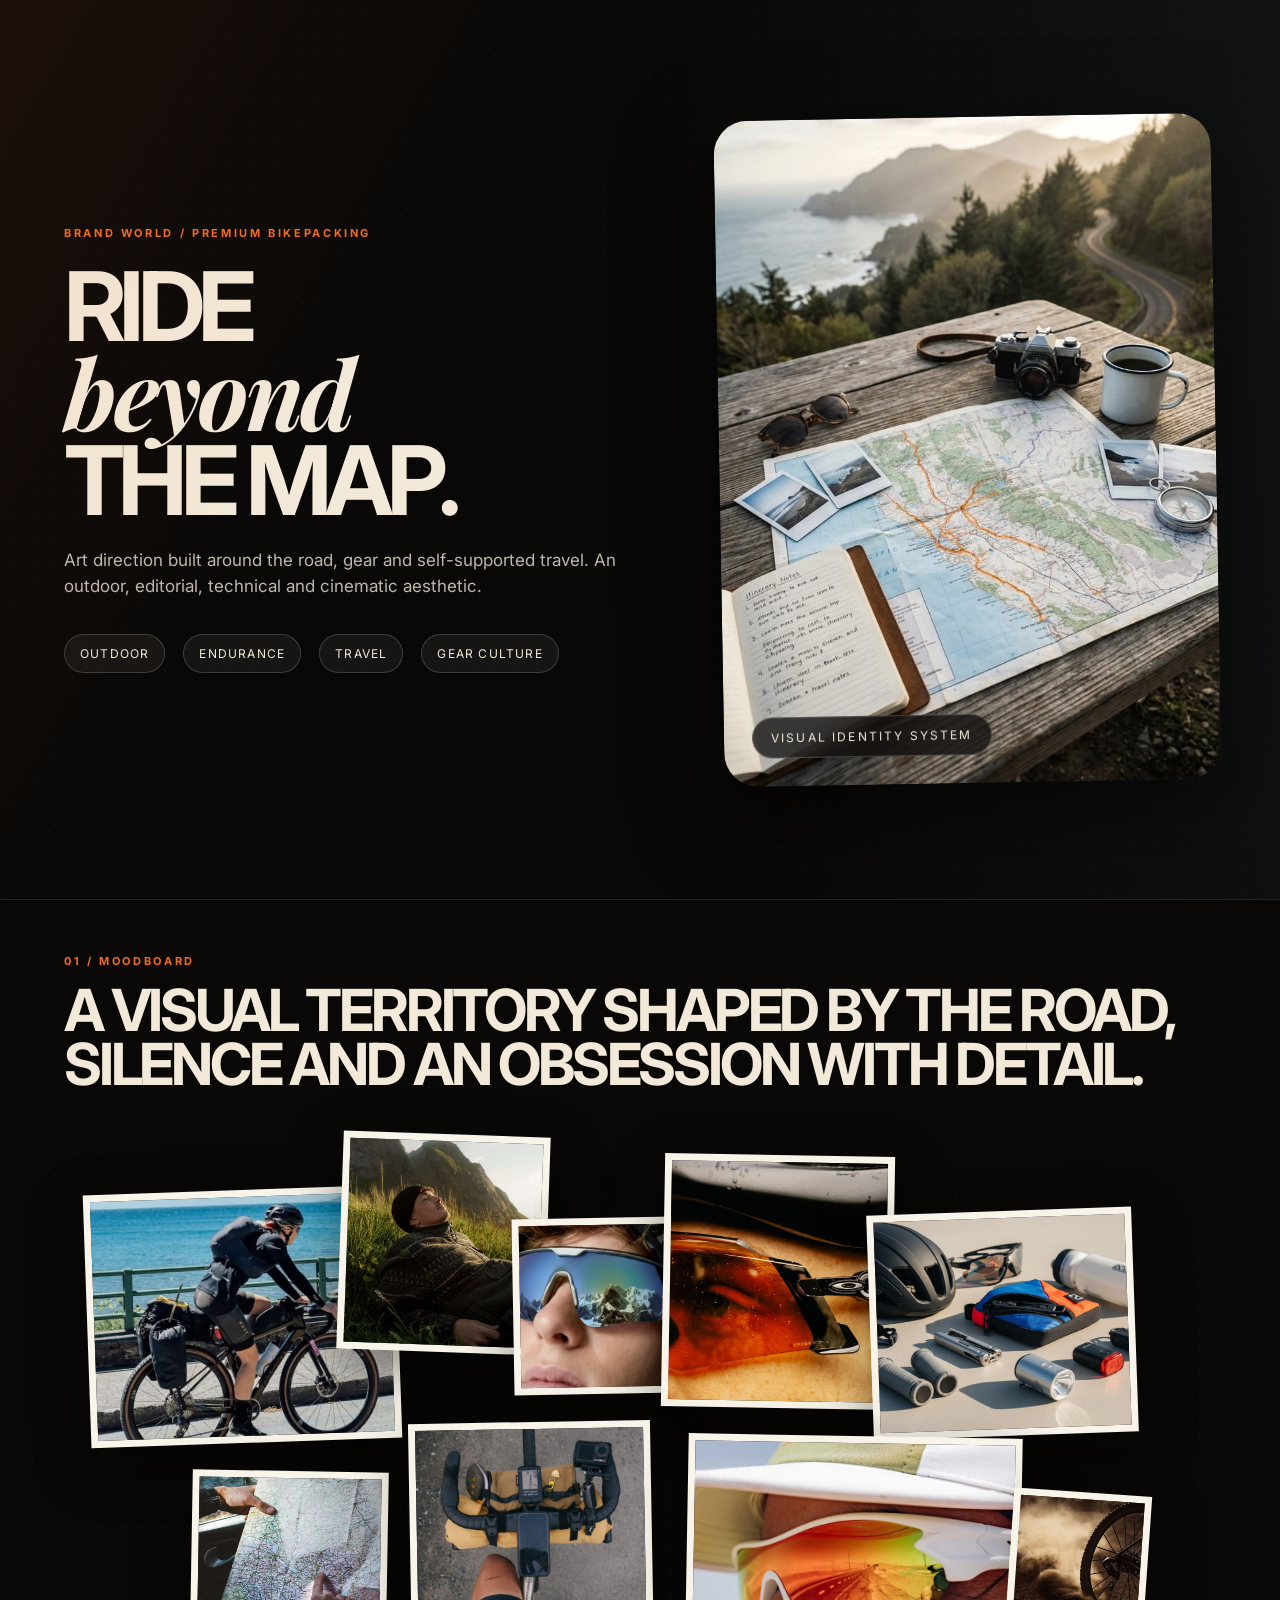
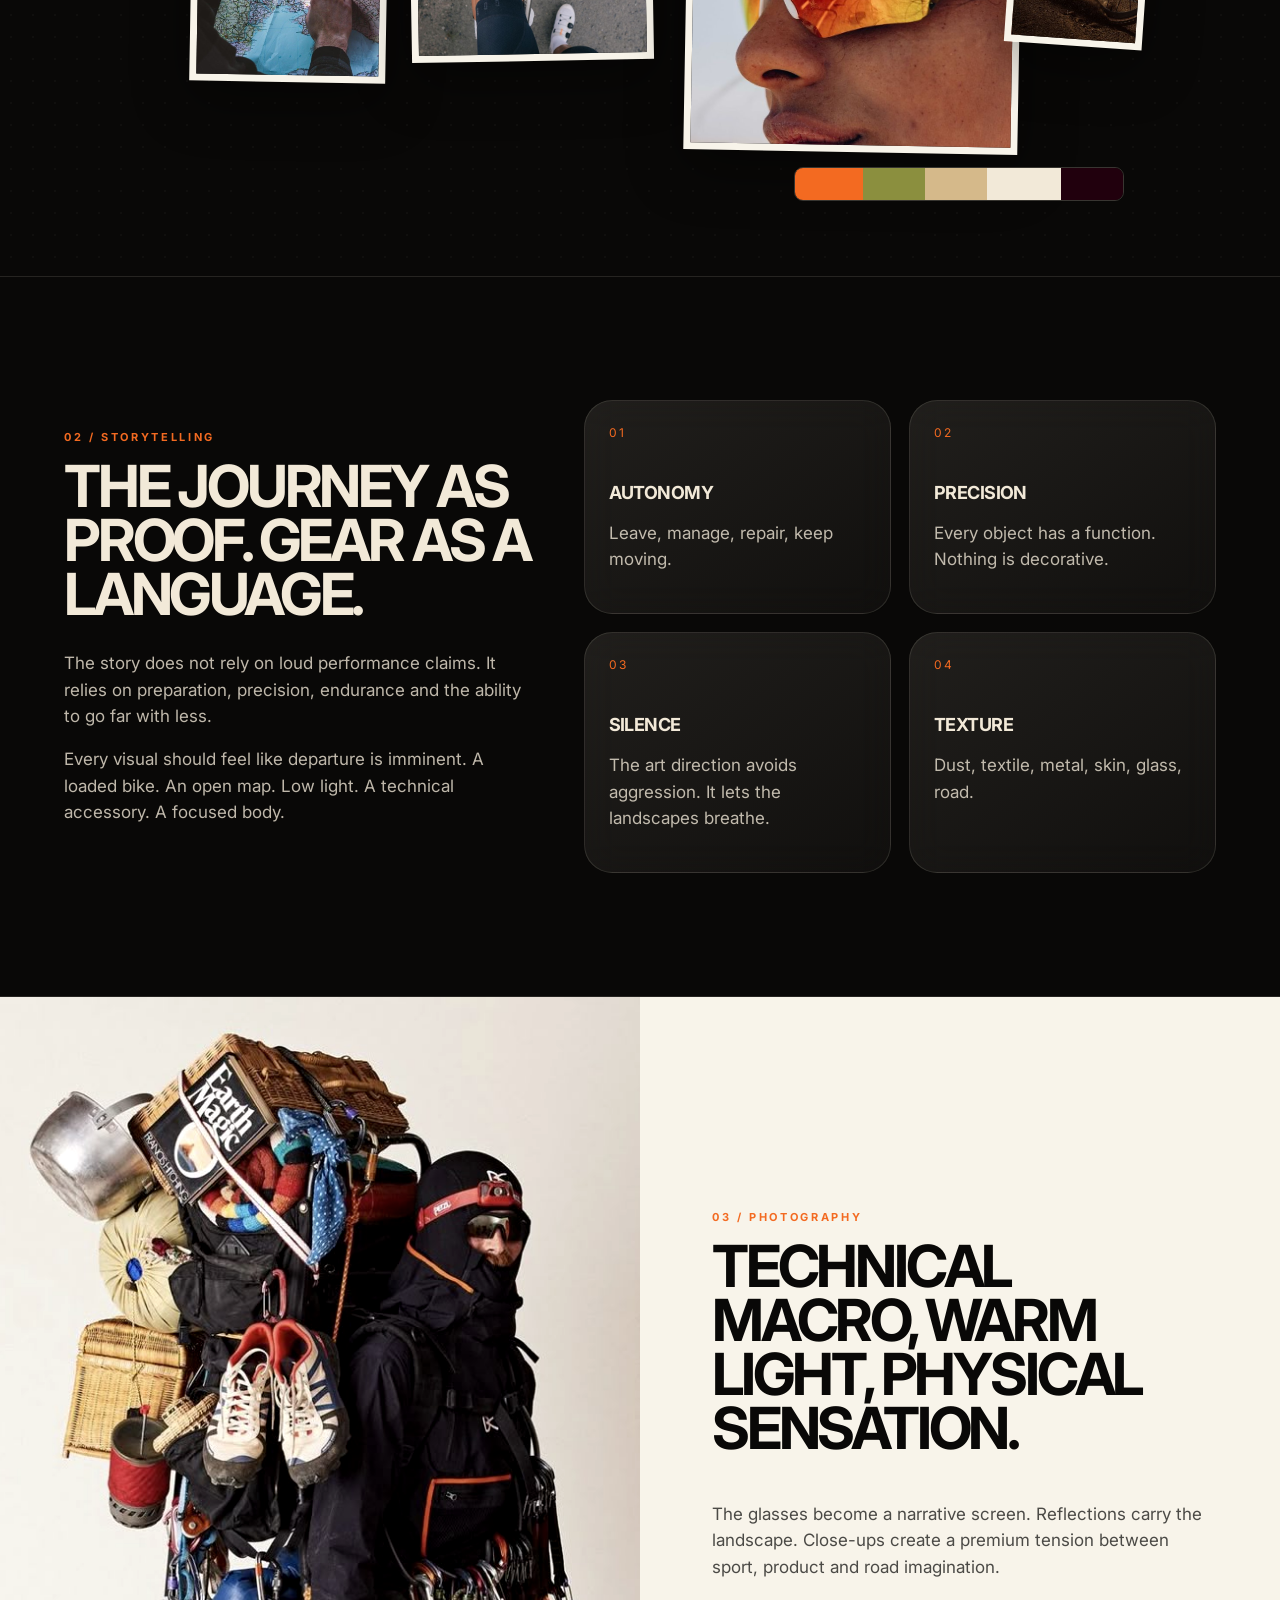
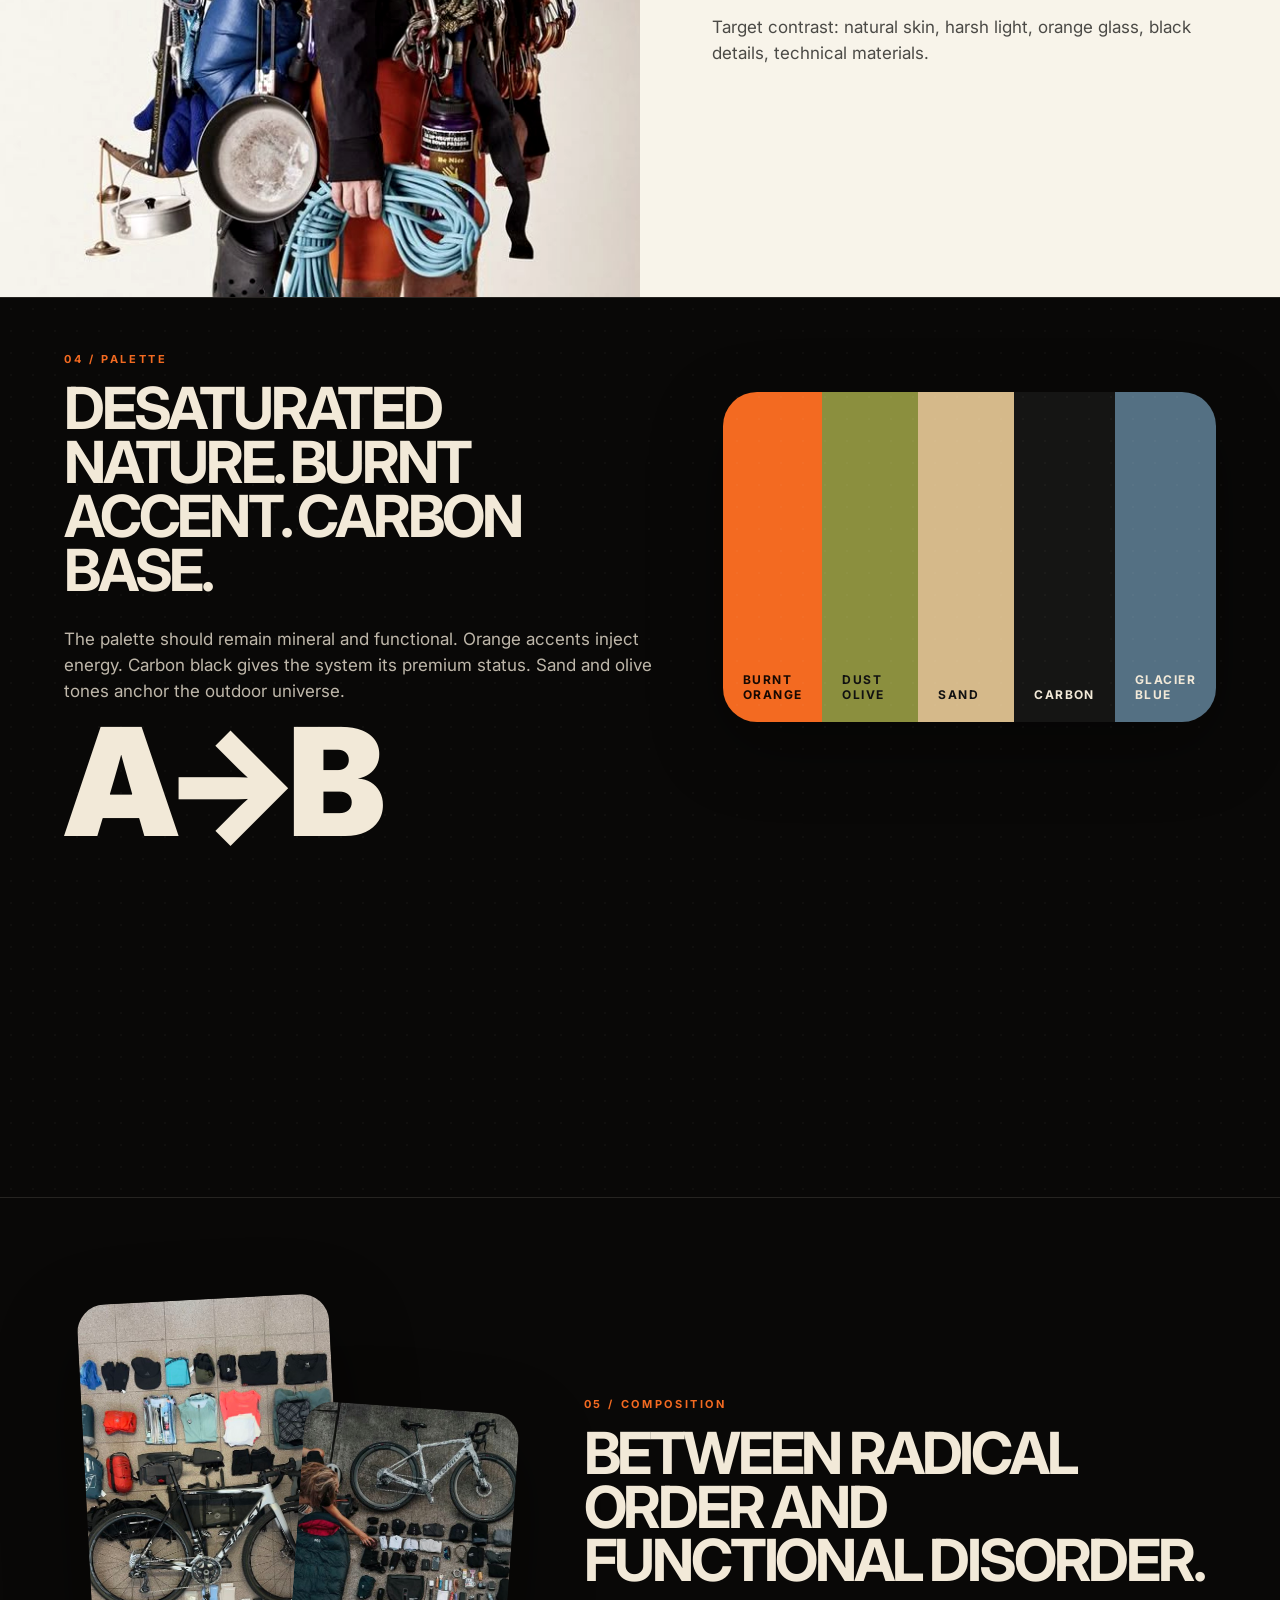
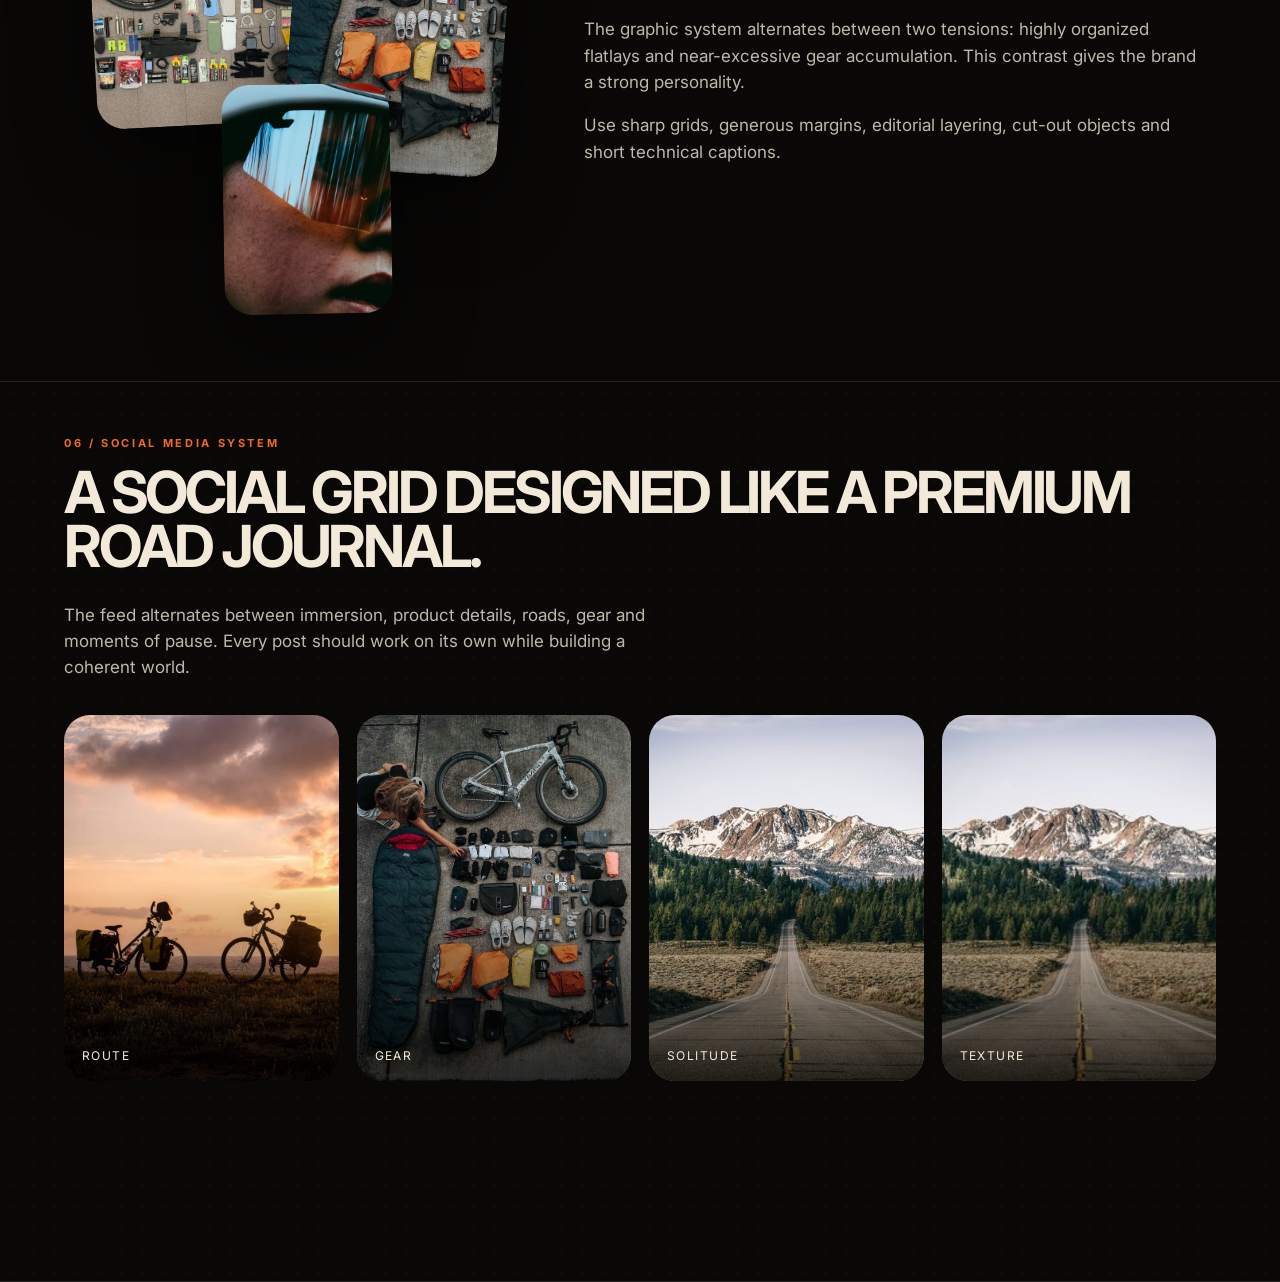
==== index.html @ bc1d5985 "Add Vercel entry page" ====
<!doctype html>
<html lang="fr">
<head>
  <meta charset="utf-8">
  <meta name="viewport" content="width=device-width, initial-scale=1">
  <title>V-lo</title>
  <meta http-equiv="refresh" content="0; url=./bikepacking_premium_art_direction_EN.html">
  <link rel="canonical" href="./bikepacking_premium_art_direction_EN.html">
  <style>
    body {
      margin: 0;
      min-height: 100vh;
      display: grid;
      place-items: center;
      font-family: Arial, sans-serif;
      background: #f6f4ef;
      color: #1f2933;
    }
    a { color: #0f766e; }
  </style>
</head>
<body>
  <p>Ouverture du projet V-lo... <a href="./bikepacking_premium_art_direction_EN.html">Clique ici si la page ne s'ouvre pas</a>.</p>
</body>
</html>
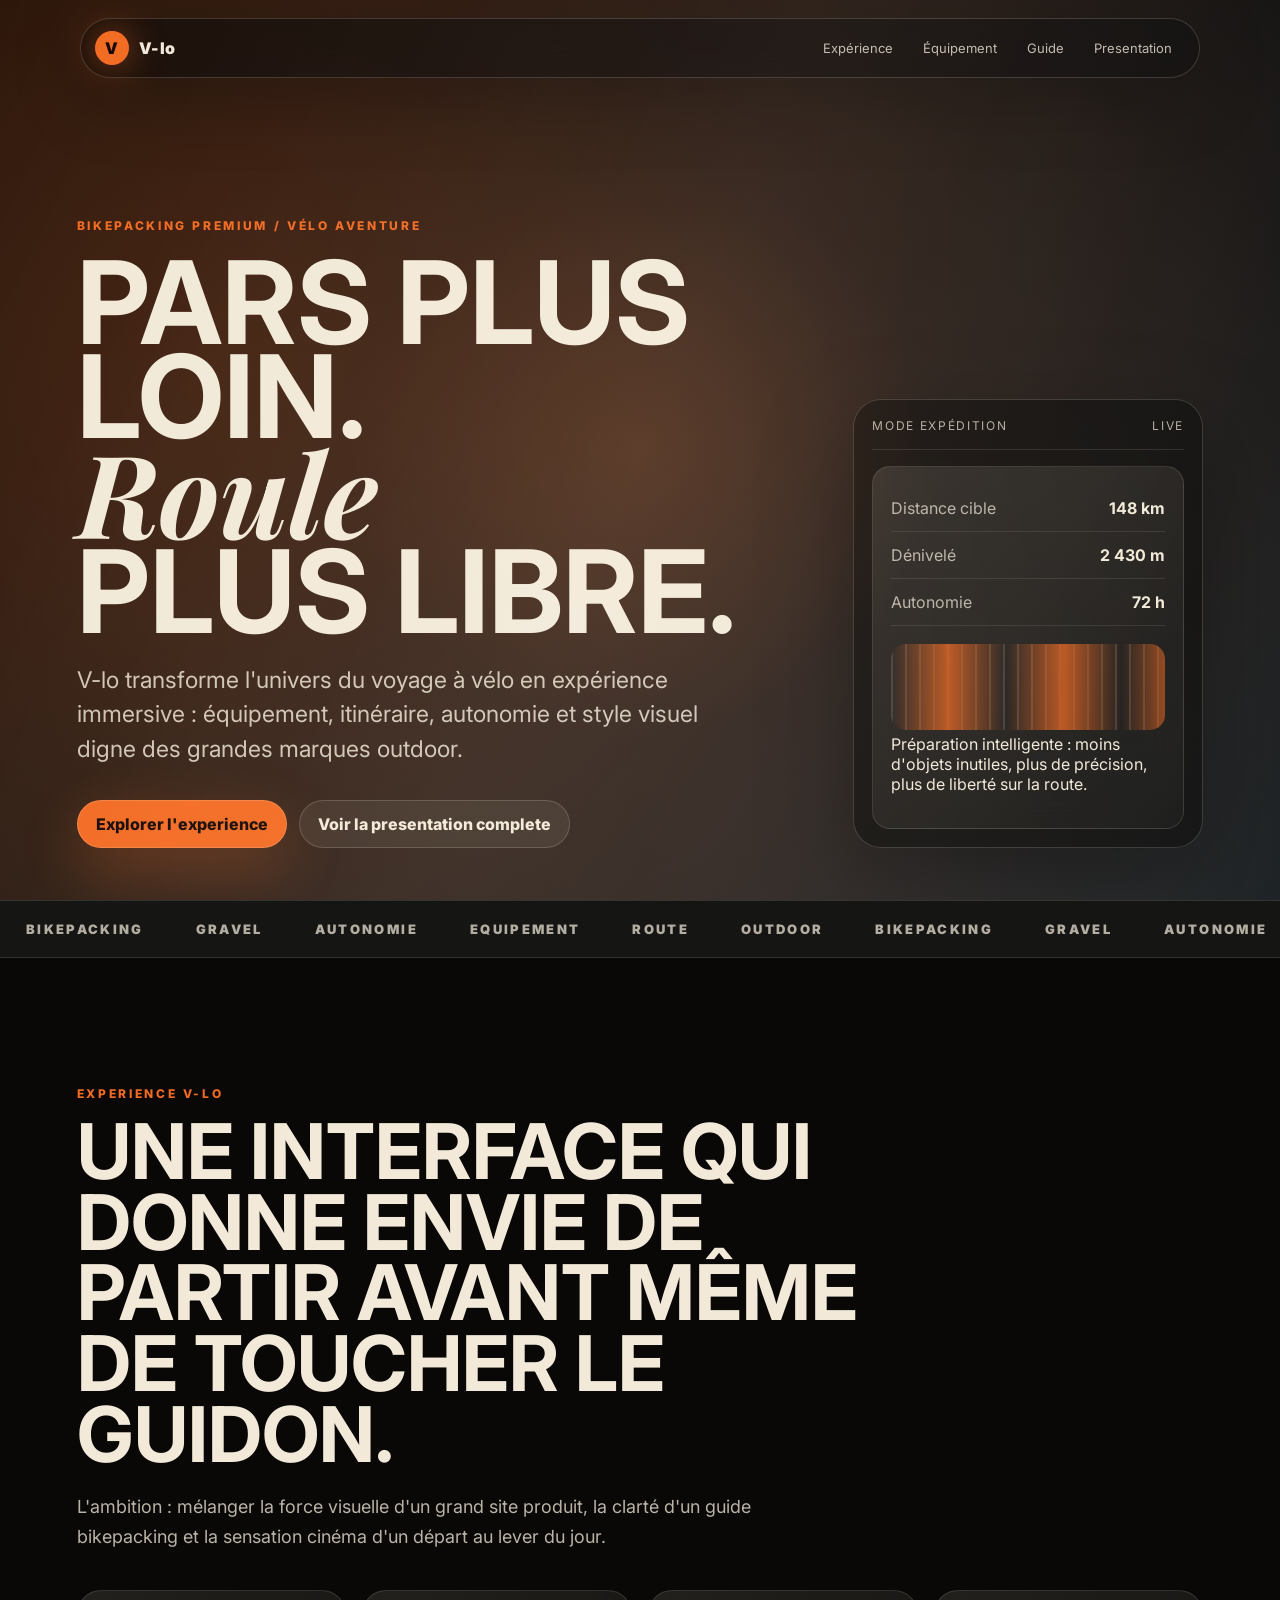
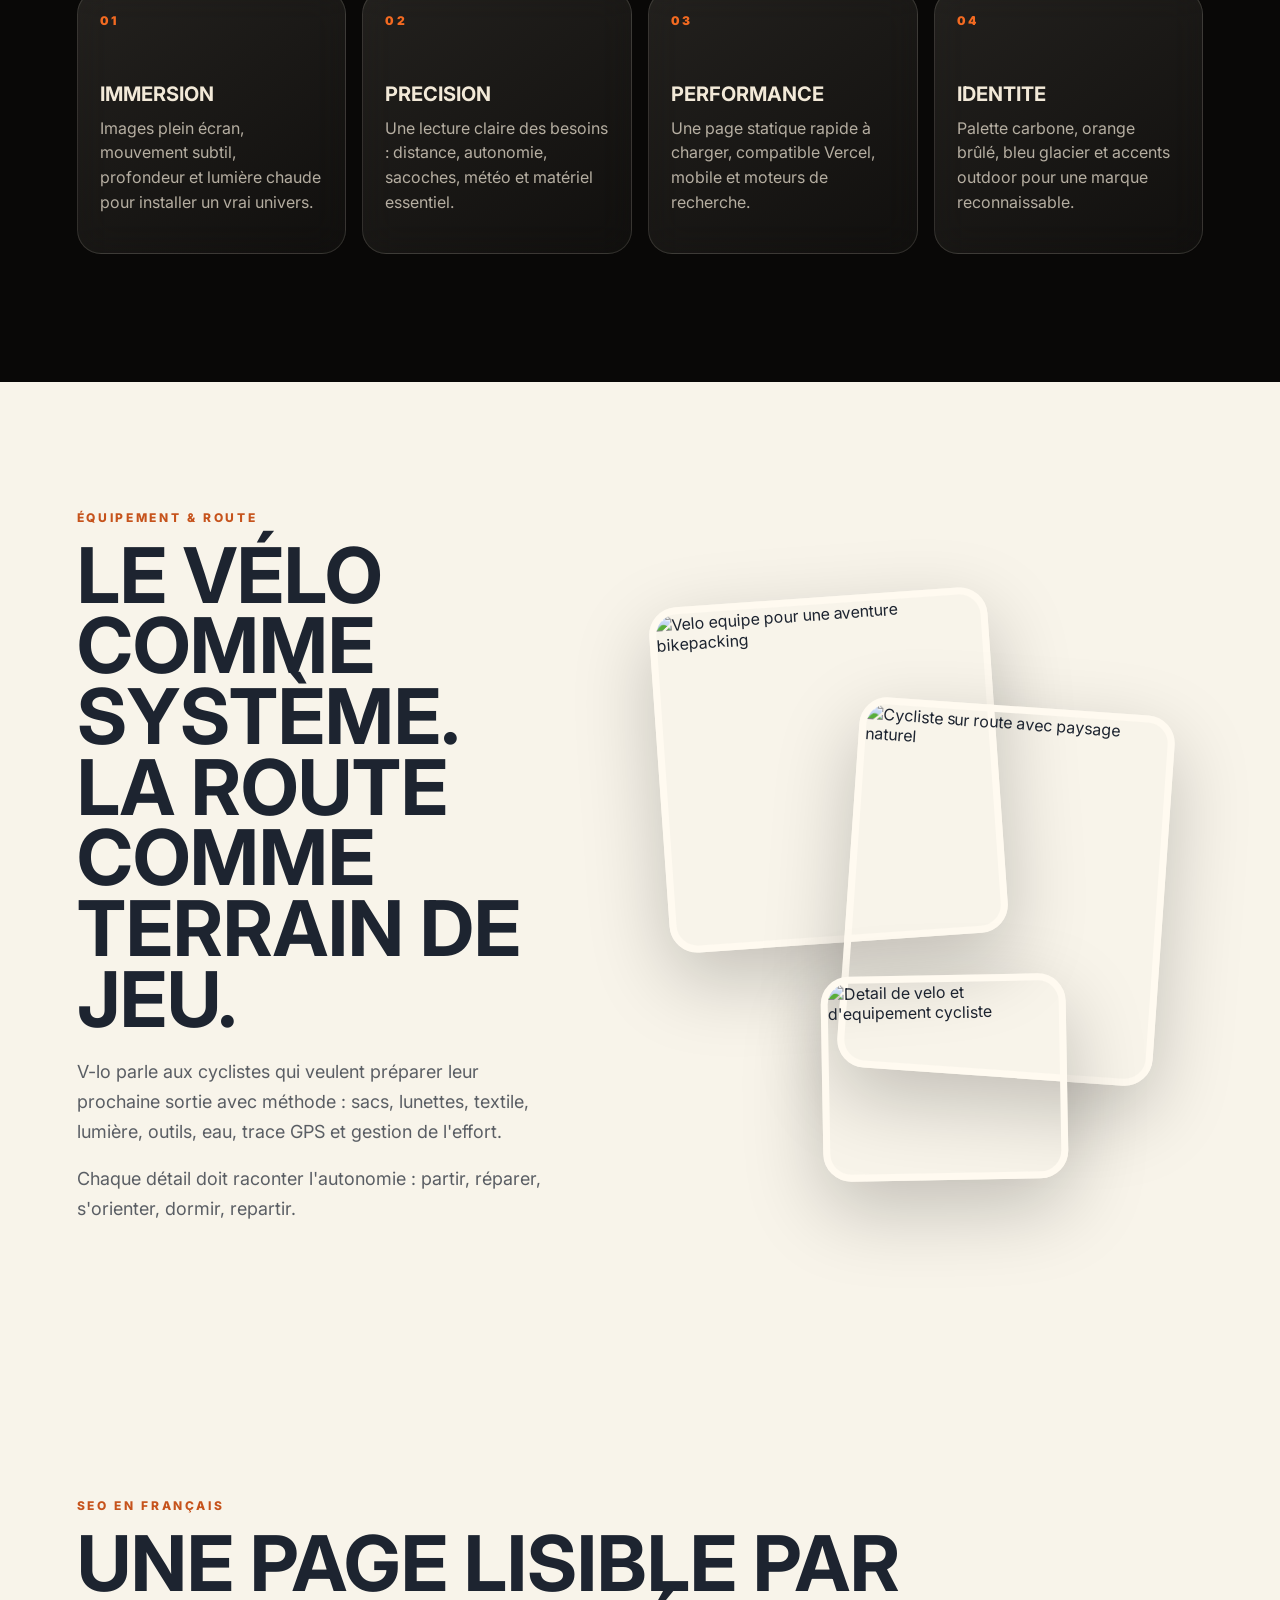
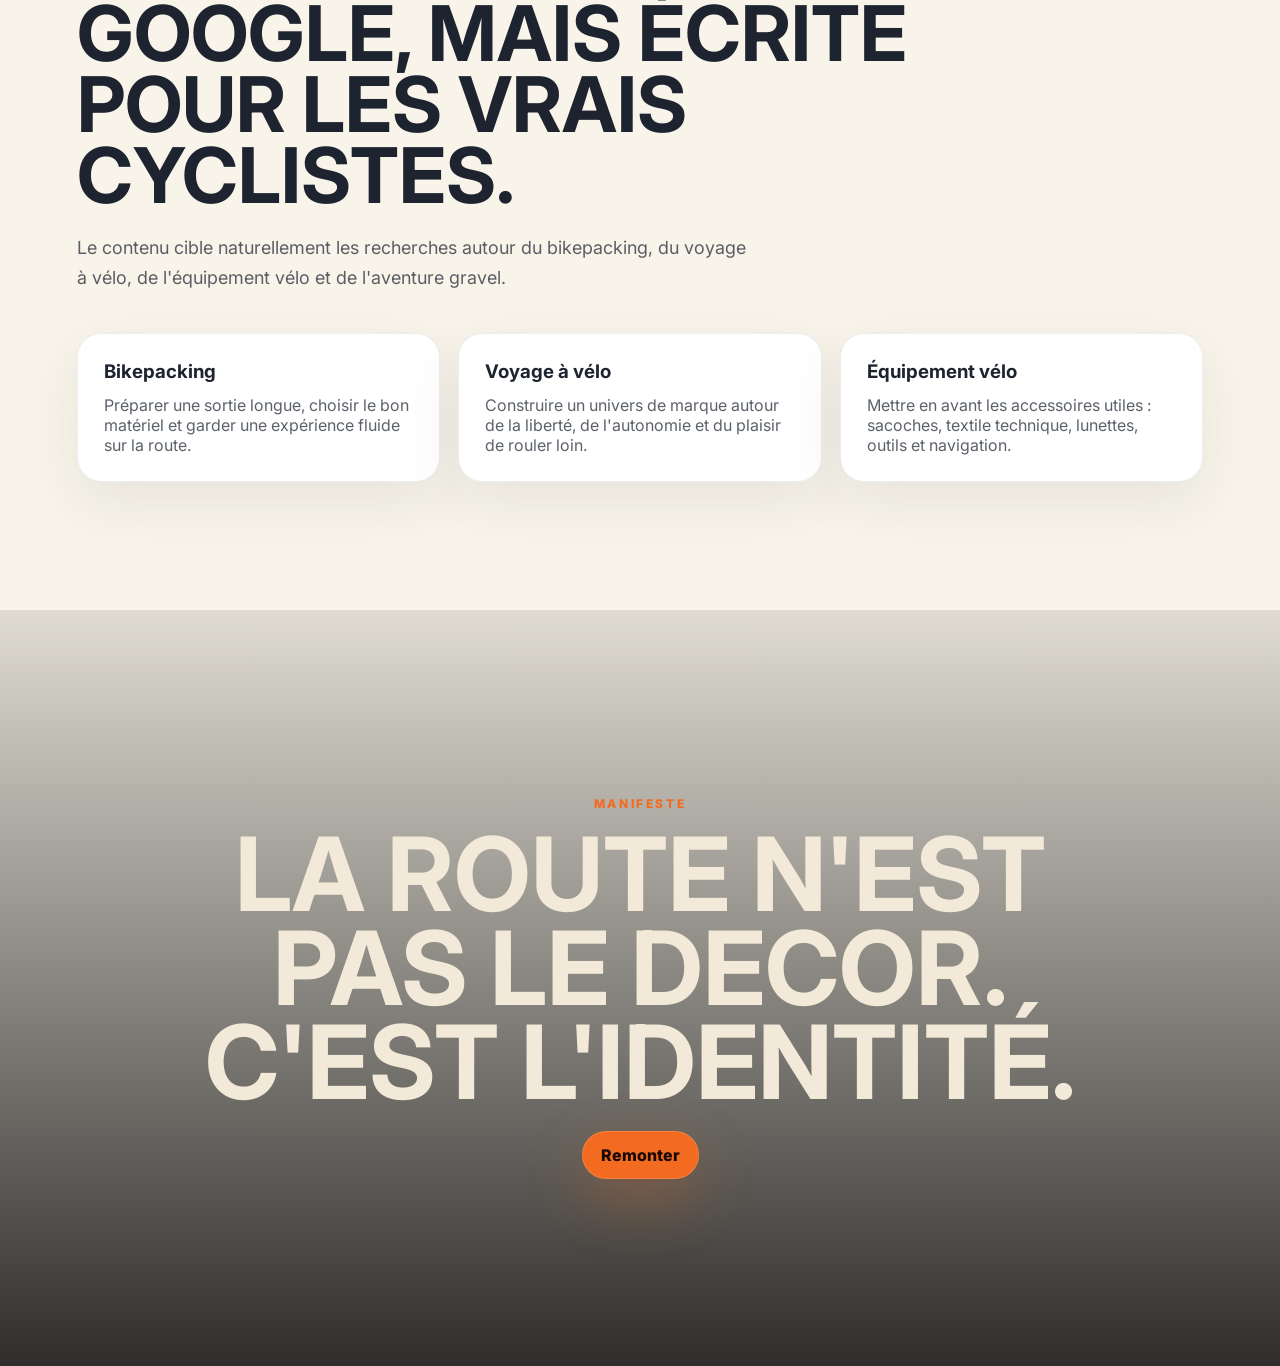
==== commit 848070c2: "Create premium French landing page" ====
--- a/index.html
+++ b/index.html
@@ -3,23 +3,666 @@
 <head>
   <meta charset="utf-8">
   <meta name="viewport" content="width=device-width, initial-scale=1">
-  <title>V-lo</title>
-  <meta http-equiv="refresh" content="0; url=./bikepacking_premium_art_direction_EN.html">
-  <link rel="canonical" href="./bikepacking_premium_art_direction_EN.html">
+  <title>V-lo | Bikepacking, aventure et équipement vélo premium</title>
+  <meta name="description" content="V-lo est une expérience bikepacking premium pour préparer ses sorties vélo, choisir son équipement et partir plus loin avec style, autonomie et précision.">
+  <meta name="keywords" content="V-lo, velo, vélo, bikepacking, aventure vélo, equipement velo, sacoches velo, voyage a velo, gravel, cyclisme">
+  <meta name="robots" content="index, follow">
+  <meta name="author" content="V-lo">
+  <link rel="canonical" href="/">
+  <meta property="og:type" content="website">
+  <meta property="og:title" content="V-lo | Bikepacking premium">
+  <meta property="og:description" content="Une direction vélo immersive pour celles et ceux qui préparent la route, l'équipement et l'aventure.">
+  <meta property="og:image" content="https://images.unsplash.com/photo-1500530855697-b586d89ba3ee?auto=format&fit=crop&w=1600&q=80">
+  <meta name="twitter:card" content="summary_large_image">
+  <meta name="theme-color" content="#090807">
+  <script type="application/ld+json">
+  {
+    "@context": "https://schema.org",
+    "@type": "WebSite",
+    "name": "V-lo",
+    "description": "Expérience bikepacking premium, aventure vélo et équipement outdoor.",
+    "inLanguage": "fr-FR",
+    "url": "/"
+  }
+  </script>
   <style>
+    @import url("https://fonts.googleapis.com/css2?family=Inter:wght@400;500;600;700;800;900&family=Playfair+Display:ital,wght@0,700;1,700&display=swap");
+
+    :root {
+      --black: #090807;
+      --carbon: #151514;
+      --paper: #f8f4ea;
+      --cream: #f2e9d8;
+      --orange: #f36a21;
+      --olive: #8b8f3e;
+      --blue: #547083;
+      --ink: #1d2430;
+      --line: rgba(242, 233, 216, .16);
+    }
+
+    * { box-sizing: border-box; }
+
+    html {
+      scroll-behavior: smooth;
+      background: var(--black);
+    }
+
     body {
       margin: 0;
+      font-family: Inter, system-ui, sans-serif;
+      color: var(--cream);
+      background:
+        radial-gradient(circle at 18% 8%, rgba(243, 106, 33, .24), transparent 28%),
+        radial-gradient(circle at 85% 22%, rgba(84, 112, 131, .28), transparent 32%),
+        linear-gradient(180deg, #090807 0%, #151514 46%, #f8f4ea 46%, #f8f4ea 100%);
+      overflow-x: hidden;
+    }
+
+    body::before {
+      content: "";
+      position: fixed;
+      inset: 0;
+      z-index: 50;
+      pointer-events: none;
+      background:
+        linear-gradient(115deg, transparent, rgba(255,255,255,.08), transparent),
+        radial-gradient(circle at var(--mx, 50%) var(--my, 50%), rgba(243,106,33,.18), transparent 18rem);
+      mix-blend-mode: screen;
+      opacity: .8;
+    }
+
+    a { color: inherit; text-decoration: none; }
+    img { max-width: 100%; display: block; }
+
+    .nav {
+      position: fixed;
+      top: 18px;
+      left: 50%;
+      z-index: 20;
+      width: min(1120px, calc(100% - 32px));
+      transform: translateX(-50%);
+      display: flex;
+      align-items: center;
+      justify-content: space-between;
+      padding: 12px 14px;
+      border: 1px solid rgba(242, 233, 216, .18);
+      background: rgba(9, 8, 7, .58);
+      backdrop-filter: blur(22px);
+      border-radius: 999px;
+      box-shadow: 0 18px 70px rgba(0,0,0,.32);
+    }
+
+    .brand {
+      display: inline-flex;
+      align-items: center;
+      gap: 10px;
+      font-weight: 900;
+      letter-spacing: .02em;
+    }
+
+    .brand-mark {
+      width: 34px;
+      height: 34px;
+      border-radius: 50%;
+      display: grid;
+      place-items: center;
+      color: #160802;
+      background: var(--orange);
+      box-shadow: 0 0 34px rgba(243,106,33,.55);
+    }
+
+    .nav-links {
+      display: flex;
+      gap: 4px;
+      font-size: 13px;
+      color: rgba(242,233,216,.78);
+    }
+
+    .nav-links a {
+      padding: 9px 13px;
+      border-radius: 999px;
+    }
+
+    .nav-links a:hover { background: rgba(242,233,216,.10); color: var(--cream); }
+
+    .hero {
       min-height: 100vh;
+      position: relative;
+      display: grid;
+      align-items: end;
+      padding: 116px clamp(22px, 6vw, 82px) 52px;
+      overflow: hidden;
+    }
+
+    .hero-media {
+      position: absolute;
+      inset: 0;
+      z-index: -2;
+      transform: scale(1.04);
+    }
+
+    .hero-media img {
+      width: 100%;
+      height: 100%;
+      object-fit: cover;
+      filter: contrast(1.08) saturate(.9) brightness(.58);
+    }
+
+    .hero::after {
+      content: "";
+      position: absolute;
+      inset: 0;
+      z-index: -1;
+      background:
+        linear-gradient(90deg, rgba(9,8,7,.92), rgba(9,8,7,.42) 54%, rgba(9,8,7,.72)),
+        linear-gradient(0deg, rgba(9,8,7,.92), transparent 36%);
+    }
+
+    .hero-grid {
+      display: grid;
+      grid-template-columns: minmax(0, 1.1fr) minmax(280px, .55fr);
+      gap: clamp(28px, 6vw, 82px);
+      align-items: end;
+      width: min(1220px, 100%);
+      margin: 0 auto;
+    }
+
+    .kicker {
+      color: var(--orange);
+      font-size: 12px;
+      font-weight: 800;
+      letter-spacing: .22em;
+      text-transform: uppercase;
+    }
+
+    h1, h2, h3, p { margin-top: 0; }
+
+    h1 {
+      max-width: 940px;
+      margin: 22px 0 24px;
+      font-size: clamp(58px, 9vw, 132px);
+      line-height: .82;
+      text-transform: uppercase;
+      letter-spacing: 0;
+    }
+
+    .serif {
+      font-family: "Playfair Display", serif;
+      font-style: italic;
+      text-transform: none;
+    }
+
+    .lead {
+      max-width: 680px;
+      color: rgba(242,233,216,.82);
+      font-size: clamp(18px, 2vw, 23px);
+      line-height: 1.5;
+    }
+
+    .hero-actions {
+      display: flex;
+      flex-wrap: wrap;
+      gap: 12px;
+      margin-top: 34px;
+    }
+
+    .button {
+      display: inline-flex;
+      align-items: center;
+      justify-content: center;
+      min-height: 48px;
+      padding: 0 18px;
+      border-radius: 999px;
+      font-weight: 800;
+      border: 1px solid rgba(242,233,216,.18);
+      background: rgba(242,233,216,.08);
+      backdrop-filter: blur(16px);
+      transition: transform .28s ease, background .28s ease, box-shadow .28s ease;
+    }
+
+    .button.primary {
+      color: #160802;
+      background: var(--orange);
+      box-shadow: 0 22px 58px rgba(243,106,33,.28);
+    }
+
+    .button:hover { transform: translateY(-3px); background: rgba(242,233,216,.16); }
+    .button.primary:hover { background: #ff7a31; }
+
+    .command-panel {
+      border: 1px solid rgba(242,233,216,.18);
+      background: rgba(9,8,7,.55);
+      backdrop-filter: blur(24px);
+      border-radius: 28px;
+      padding: 18px;
+      box-shadow: 0 30px 90px rgba(0,0,0,.36);
+      transform-style: preserve-3d;
+    }
+
+    .panel-top {
+      display: flex;
+      justify-content: space-between;
+      gap: 16px;
+      padding-bottom: 16px;
+      border-bottom: 1px solid rgba(242,233,216,.12);
+      color: rgba(242,233,216,.72);
+      font-size: 12px;
+      letter-spacing: .14em;
+      text-transform: uppercase;
+    }
+
+    .route-card {
+      margin-top: 16px;
+      padding: 18px;
+      border-radius: 18px;
+      background: linear-gradient(145deg, rgba(242,233,216,.12), rgba(242,233,216,.035));
+      border: 1px solid rgba(242,233,216,.12);
+    }
+
+    .metric {
+      display: grid;
+      grid-template-columns: 1fr auto;
+      gap: 16px;
+      padding: 13px 0;
+      border-bottom: 1px solid rgba(242,233,216,.10);
+      color: rgba(242,233,216,.72);
+    }
+
+    .metric strong { color: var(--cream); }
+    .metric:last-child { border-bottom: 0; }
+
+    .scan {
+      height: 86px;
+      margin: 18px 0 4px;
+      border-radius: 15px;
+      background:
+        linear-gradient(90deg, transparent, rgba(243,106,33,.8), transparent),
+        repeating-linear-gradient(90deg, rgba(242,233,216,.16) 0 2px, transparent 2px 14px);
+      background-size: 42% 100%, auto;
+      animation: scan 2.8s ease-in-out infinite;
+      opacity: .9;
+    }
+
+    @keyframes scan {
+      0%, 100% { background-position: -55% 0, 0 0; }
+      50% { background-position: 155% 0, 0 0; }
+    }
+
+    .marquee {
+      display: flex;
+      overflow: hidden;
+      border-block: 1px solid rgba(242,233,216,.14);
+      background: var(--carbon);
+      color: var(--cream);
+    }
+
+    .marquee-track {
+      display: flex;
+      min-width: max-content;
+      animation: marquee 22s linear infinite;
+    }
+
+    .marquee span {
+      padding: 20px 26px;
+      font-size: 13px;
+      font-weight: 900;
+      letter-spacing: .18em;
+      text-transform: uppercase;
+      color: rgba(242,233,216,.72);
+    }
+
+    @keyframes marquee { to { transform: translateX(-50%); } }
+
+    section {
+      position: relative;
+      padding: clamp(72px, 10vw, 132px) clamp(22px, 6vw, 82px);
+    }
+
+    .section-inner {
+      width: min(1180px, 100%);
+      margin: 0 auto;
+    }
+
+    .dark { background: var(--black); color: var(--cream); }
+    .light { background: var(--paper); color: var(--ink); }
+
+    .light .kicker { color: #c6531c; }
+    .light .section-copy, .light p { color: rgba(29,36,48,.72); }
+
+    h2 {
+      max-width: 860px;
+      margin: 16px 0 22px;
+      font-size: clamp(38px, 6vw, 82px);
+      line-height: .92;
+      text-transform: uppercase;
+      letter-spacing: 0;
+    }
+
+    .section-copy {
+      max-width: 680px;
+      color: rgba(242,233,216,.76);
+      font-size: 18px;
+      line-height: 1.65;
+    }
+
+    .feature-grid {
+      display: grid;
+      grid-template-columns: repeat(4, minmax(0, 1fr));
+      gap: 16px;
+      margin-top: 38px;
+    }
+
+    .feature {
+      min-height: 240px;
+      padding: 22px;
+      border-radius: 24px;
+      border: 1px solid rgba(242,233,216,.14);
+      background: linear-gradient(145deg, rgba(242,233,216,.11), rgba(242,233,216,.035));
+      backdrop-filter: blur(18px);
+      transition: transform .36s ease, border-color .36s ease, background .36s ease;
+    }
+
+    .feature:hover {
+      transform: translateY(-8px);
+      border-color: rgba(243,106,33,.52);
+      background: linear-gradient(145deg, rgba(243,106,33,.22), rgba(242,233,216,.05));
+    }
+
+    .feature .num {
+      color: var(--orange);
+      font-size: 12px;
+      font-weight: 900;
+      letter-spacing: .18em;
+      margin-bottom: 54px;
+    }
+
+    .feature h3 {
+      margin-bottom: 10px;
+      font-size: 20px;
+      text-transform: uppercase;
+    }
+
+    .feature p {
+      color: rgba(242,233,216,.72);
+      line-height: 1.55;
+    }
+
+    .visual-split {
+      display: grid;
+      grid-template-columns: .9fr 1.1fr;
+      gap: clamp(28px, 5vw, 70px);
+      align-items: center;
+    }
+
+    .image-stage {
+      position: relative;
+      min-height: 640px;
+    }
+
+    .floating-photo {
+      position: absolute;
+      overflow: hidden;
+      border-radius: 28px;
+      border: 7px solid #fffaf0;
+      box-shadow: 0 28px 80px rgba(0,0,0,.22);
+      transform: translateY(var(--float, 0));
+    }
+
+    .floating-photo img {
+      width: 100%;
+      height: 100%;
+      object-fit: cover;
+    }
+
+    .photo-a { width: 58%; height: 54%; left: 0; top: 4%; transform: rotate(-4deg); }
+    .photo-b { width: 54%; height: 58%; right: 0; top: 21%; transform: rotate(4deg); }
+    .photo-c { width: 42%; height: 32%; left: 28%; bottom: 0; transform: rotate(-1deg); }
+
+    .seo-list {
+      display: grid;
+      grid-template-columns: repeat(3, minmax(0, 1fr));
+      gap: 18px;
+      margin-top: 40px;
+    }
+
+    .seo-item {
+      padding: 26px;
+      border-radius: 24px;
+      background: #ffffff;
+      color: var(--ink);
+      box-shadow: 0 20px 60px rgba(29,36,48,.08);
+      border: 1px solid rgba(29,36,48,.08);
+    }
+
+    .seo-item h3 { margin-bottom: 12px; }
+    .seo-item p { margin-bottom: 0; }
+
+    .final {
+      min-height: 84vh;
       display: grid;
       place-items: center;
-      font-family: Arial, sans-serif;
-      background: #f6f4ef;
-      color: #1f2933;
-    }
-    a { color: #0f766e; }
+      text-align: center;
+      background:
+        linear-gradient(180deg, rgba(9,8,7,.1), rgba(9,8,7,.84)),
+        url("https://images.unsplash.com/photo-1500530855697-b586d89ba3ee?auto=format&fit=crop&w=1800&q=80") center/cover;
+    }
+
+    .final h2 {
+      margin-inline: auto;
+      max-width: 980px;
+      font-size: clamp(48px, 8vw, 116px);
+    }
+
+    .reveal {
+      opacity: 0;
+      transform: translateY(34px);
+      transition: opacity .8s ease, transform .8s ease;
+    }
+
+    .reveal.in {
+      opacity: 1;
+      transform: translateY(0);
+    }
+
+    @media (max-width: 920px) {
+      .nav { border-radius: 24px; align-items: flex-start; }
+      .nav-links { display: none; }
+      .hero-grid, .visual-split { grid-template-columns: 1fr; }
+      .feature-grid, .seo-list { grid-template-columns: 1fr 1fr; }
+      .command-panel { max-width: 520px; }
+      .image-stage { min-height: 520px; }
+    }
+
+    @media (max-width: 620px) {
+      .hero { padding-top: 104px; }
+      .feature-grid, .seo-list { grid-template-columns: 1fr; }
+      .image-stage { min-height: 440px; }
+      .photo-a { width: 70%; height: 48%; }
+      .photo-b { width: 64%; height: 50%; top: 24%; }
+      .photo-c { width: 58%; height: 28%; left: 18%; }
+      .button { width: 100%; }
+    }
+
+    @media (prefers-reduced-motion: reduce) {
+      *, *::before, *::after {
+        animation-duration: .01ms !important;
+        animation-iteration-count: 1 !important;
+        scroll-behavior: auto !important;
+        transition-duration: .01ms !important;
+      }
+    }
   </style>
 </head>
 <body>
-  <p>Ouverture du projet V-lo... <a href="./bikepacking_premium_art_direction_EN.html">Clique ici si la page ne s'ouvre pas</a>.</p>
+  <nav class="nav" aria-label="Navigation principale">
+    <a class="brand" href="#accueil" aria-label="Accueil V-lo"><span class="brand-mark">V</span> V-lo</a>
+    <div class="nav-links">
+      <a href="#experience">Expérience</a>
+      <a href="#equipement">Équipement</a>
+      <a href="#seo">Guide</a>
+      <a href="bikepacking_premium_art_direction_EN.html">Presentation</a>
+    </div>
+  </nav>
+
+  <main>
+    <header class="hero" id="accueil">
+      <div class="hero-media" data-parallax="0.18">
+        <img src="https://images.unsplash.com/photo-1500530855697-b586d89ba3ee?auto=format&fit=crop&w=1800&q=82" alt="Cycliste en bikepacking sur une route de montagne">
+      </div>
+      <div class="hero-grid">
+        <div class="reveal">
+          <div class="kicker">Bikepacking premium / Vélo aventure</div>
+          <h1>Pars plus loin.<br><span class="serif">Roule</span><br>plus libre.</h1>
+          <p class="lead">V-lo transforme l'univers du voyage à vélo en expérience immersive : équipement, itinéraire, autonomie et style visuel digne des grandes marques outdoor.</p>
+          <div class="hero-actions">
+            <a class="button primary" href="#experience">Explorer l'experience</a>
+            <a class="button" href="bikepacking_premium_art_direction_EN.html">Voir la presentation complete</a>
+          </div>
+        </div>
+
+        <aside class="command-panel reveal" aria-label="Tableau de preparation bikepacking">
+          <div class="panel-top"><span>Mode expédition</span><span>Live</span></div>
+          <div class="route-card">
+            <div class="metric"><span>Distance cible</span><strong>148 km</strong></div>
+            <div class="metric"><span>Dénivelé</span><strong>2 430 m</strong></div>
+            <div class="metric"><span>Autonomie</span><strong>72 h</strong></div>
+            <div class="scan" aria-hidden="true"></div>
+            <p>Préparation intelligente : moins d'objets inutiles, plus de précision, plus de liberté sur la route.</p>
+          </div>
+        </aside>
+      </div>
+    </header>
+
+    <div class="marquee" aria-hidden="true">
+      <div class="marquee-track">
+        <span>Bikepacking</span><span>Gravel</span><span>Autonomie</span><span>Equipement</span><span>Route</span><span>Outdoor</span>
+        <span>Bikepacking</span><span>Gravel</span><span>Autonomie</span><span>Equipement</span><span>Route</span><span>Outdoor</span>
+      </div>
+    </div>
+
+    <section class="dark" id="experience">
+      <div class="section-inner">
+        <div class="kicker reveal">Experience V-lo</div>
+        <h2 class="reveal">Une interface qui donne envie de partir avant même de toucher le guidon.</h2>
+        <p class="section-copy reveal">L'ambition : mélanger la force visuelle d'un grand site produit, la clarté d'un guide bikepacking et la sensation cinéma d'un départ au lever du jour.</p>
+        <div class="feature-grid">
+          <article class="feature reveal">
+            <div class="num">01</div>
+            <h3>Immersion</h3>
+            <p>Images plein écran, mouvement subtil, profondeur et lumière chaude pour installer un vrai univers.</p>
+          </article>
+          <article class="feature reveal">
+            <div class="num">02</div>
+            <h3>Precision</h3>
+            <p>Une lecture claire des besoins : distance, autonomie, sacoches, météo et matériel essentiel.</p>
+          </article>
+          <article class="feature reveal">
+            <div class="num">03</div>
+            <h3>Performance</h3>
+            <p>Une page statique rapide à charger, compatible Vercel, mobile et moteurs de recherche.</p>
+          </article>
+          <article class="feature reveal">
+            <div class="num">04</div>
+            <h3>Identite</h3>
+            <p>Palette carbone, orange brûlé, bleu glacier et accents outdoor pour une marque reconnaissable.</p>
+          </article>
+        </div>
+      </div>
+    </section>
+
+    <section class="light" id="equipement">
+      <div class="section-inner visual-split">
+        <div class="reveal">
+          <div class="kicker">Équipement & route</div>
+          <h2>Le vélo comme système. La route comme terrain de jeu.</h2>
+          <p class="section-copy">V-lo parle aux cyclistes qui veulent préparer leur prochaine sortie avec méthode : sacs, lunettes, textile, lumière, outils, eau, trace GPS et gestion de l'effort.</p>
+          <p class="section-copy">Chaque détail doit raconter l'autonomie : partir, réparer, s'orienter, dormir, repartir.</p>
+        </div>
+        <div class="image-stage" aria-label="Galerie bikepacking">
+          <figure class="floating-photo photo-a" data-float="0.12">
+            <img src="https://images.unsplash.com/photo-1485965120184-e220f721d03e?auto=format&fit=crop&w=900&q=80" alt="Velo equipe pour une aventure bikepacking">
+          </figure>
+          <figure class="floating-photo photo-b" data-float="-0.10">
+            <img src="https://images.unsplash.com/photo-1511994298241-608e28f14fde?auto=format&fit=crop&w=900&q=80" alt="Cycliste sur route avec paysage naturel">
+          </figure>
+          <figure class="floating-photo photo-c" data-float="0.18">
+            <img src="https://images.unsplash.com/photo-1541625602330-2277a4c46182?auto=format&fit=crop&w=900&q=80" alt="Detail de velo et d'equipement cycliste">
+          </figure>
+        </div>
+      </div>
+    </section>
+
+    <section class="light" id="seo">
+      <div class="section-inner">
+        <div class="kicker reveal">SEO en français</div>
+        <h2 class="reveal">Une page lisible par Google, mais écrite pour les vrais cyclistes.</h2>
+        <p class="section-copy reveal">Le contenu cible naturellement les recherches autour du bikepacking, du voyage à vélo, de l'équipement vélo et de l'aventure gravel.</p>
+        <div class="seo-list">
+          <article class="seo-item reveal">
+            <h3>Bikepacking</h3>
+            <p>Préparer une sortie longue, choisir le bon matériel et garder une expérience fluide sur la route.</p>
+          </article>
+          <article class="seo-item reveal">
+            <h3>Voyage à vélo</h3>
+            <p>Construire un univers de marque autour de la liberté, de l'autonomie et du plaisir de rouler loin.</p>
+          </article>
+          <article class="seo-item reveal">
+            <h3>Équipement vélo</h3>
+            <p>Mettre en avant les accessoires utiles : sacoches, textile technique, lunettes, outils et navigation.</p>
+          </article>
+        </div>
+      </div>
+    </section>
+
+    <section class="final">
+      <div class="section-inner reveal">
+        <div class="kicker">Manifeste</div>
+        <h2>La route n'est pas le decor. C'est l'identité.</h2>
+        <a class="button primary" href="#accueil">Remonter</a>
+      </div>
+    </section>
+  </main>
+
+  <script>
+    const root = document.documentElement;
+    const revealItems = document.querySelectorAll(".reveal");
+    const observer = new IntersectionObserver((entries) => {
+      entries.forEach((entry) => {
+        if (entry.isIntersecting) entry.target.classList.add("in");
+      });
+    }, { threshold: 0.16 });
+
+    revealItems.forEach((item) => observer.observe(item));
+
+    window.addEventListener("pointermove", (event) => {
+      root.style.setProperty("--mx", `${event.clientX}px`);
+      root.style.setProperty("--my", `${event.clientY}px`);
+    });
+
+    const parallaxItems = document.querySelectorAll("[data-parallax], [data-float]");
+    const moveWithScroll = () => {
+      const scrollY = window.scrollY;
+      parallaxItems.forEach((item) => {
+        const speed = Number(item.dataset.parallax || item.dataset.float || 0);
+        item.style.setProperty("--float", `${scrollY * speed * 0.08}px`);
+        if (item.dataset.parallax) item.style.transform = `translateY(${scrollY * speed}px) scale(1.06)`;
+      });
+    };
+
+    window.addEventListener("scroll", moveWithScroll, { passive: true });
+    moveWithScroll();
+
+    document.querySelectorAll(".command-panel, .feature").forEach((card) => {
+      card.addEventListener("pointermove", (event) => {
+        const rect = card.getBoundingClientRect();
+        const x = (event.clientX - rect.left) / rect.width - .5;
+        const y = (event.clientY - rect.top) / rect.height - .5;
+        card.style.transform = `perspective(900px) rotateX(${y * -5}deg) rotateY(${x * 7}deg) translateY(-4px)`;
+      });
+      card.addEventListener("pointerleave", () => {
+        card.style.transform = "";
+      });
+    });
+  </script>
 </body>
 </html>
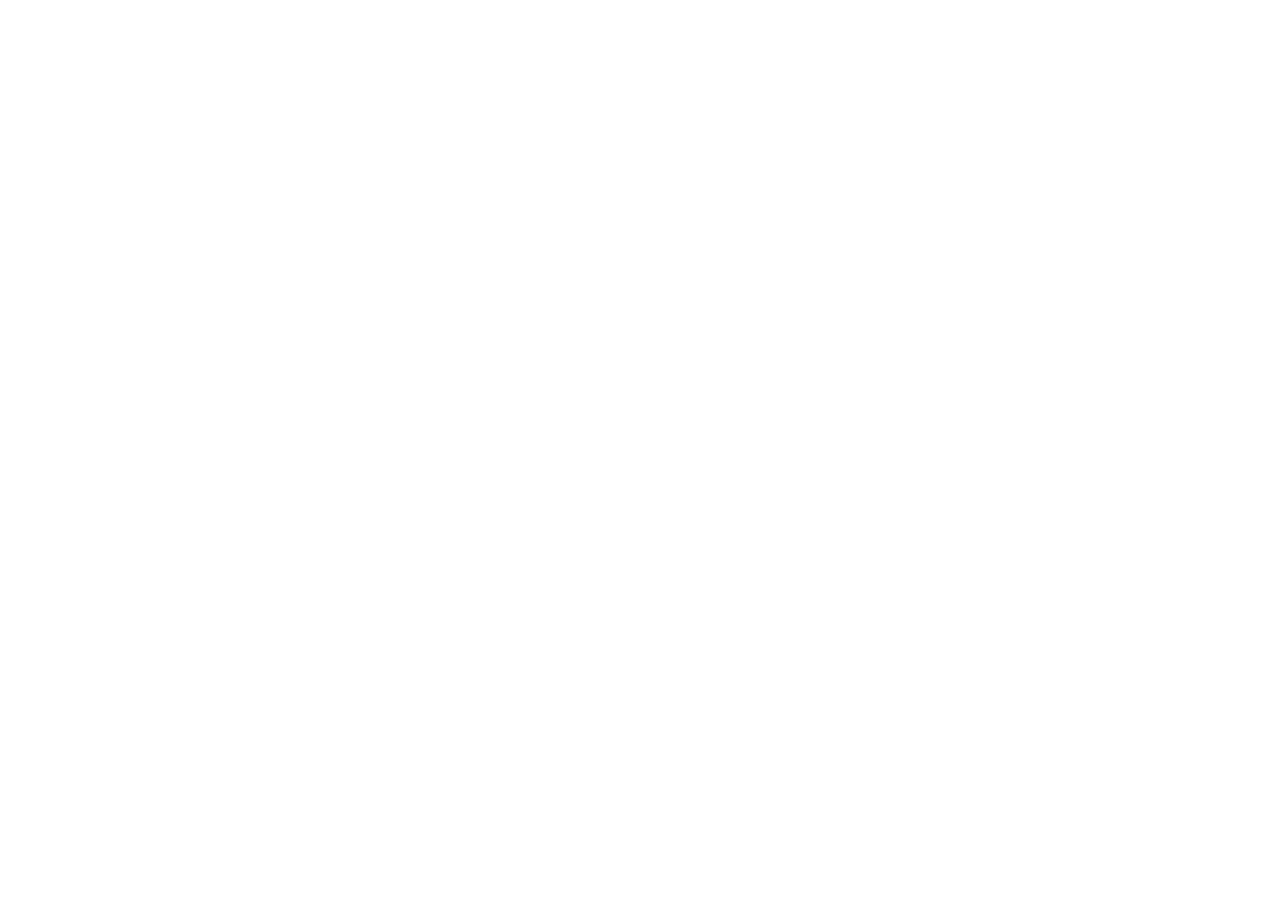
==== commit ee4978d7: "Convert landing page to React app shell" ====
--- a/index.html
+++ b/index.html
@@ -1,668 +1,31 @@
 <!doctype html>
 <html lang="fr">
-<head>
-  <meta charset="utf-8">
-  <meta name="viewport" content="width=device-width, initial-scale=1">
-  <title>V-lo | Bikepacking, aventure et équipement vélo premium</title>
-  <meta name="description" content="V-lo est une expérience bikepacking premium pour préparer ses sorties vélo, choisir son équipement et partir plus loin avec style, autonomie et précision.">
-  <meta name="keywords" content="V-lo, velo, vélo, bikepacking, aventure vélo, equipement velo, sacoches velo, voyage a velo, gravel, cyclisme">
-  <meta name="robots" content="index, follow">
-  <meta name="author" content="V-lo">
-  <link rel="canonical" href="/">
-  <meta property="og:type" content="website">
-  <meta property="og:title" content="V-lo | Bikepacking premium">
-  <meta property="og:description" content="Une direction vélo immersive pour celles et ceux qui préparent la route, l'équipement et l'aventure.">
-  <meta property="og:image" content="https://images.unsplash.com/photo-1500530855697-b586d89ba3ee?auto=format&fit=crop&w=1600&q=80">
-  <meta name="twitter:card" content="summary_large_image">
-  <meta name="theme-color" content="#090807">
-  <script type="application/ld+json">
-  {
-    "@context": "https://schema.org",
-    "@type": "WebSite",
-    "name": "V-lo",
-    "description": "Expérience bikepacking premium, aventure vélo et équipement outdoor.",
-    "inLanguage": "fr-FR",
-    "url": "/"
-  }
-  </script>
-  <style>
-    @import url("https://fonts.googleapis.com/css2?family=Inter:wght@400;500;600;700;800;900&family=Playfair+Display:ital,wght@0,700;1,700&display=swap");
-
-    :root {
-      --black: #090807;
-      --carbon: #151514;
-      --paper: #f8f4ea;
-      --cream: #f2e9d8;
-      --orange: #f36a21;
-      --olive: #8b8f3e;
-      --blue: #547083;
-      --ink: #1d2430;
-      --line: rgba(242, 233, 216, .16);
-    }
-
-    * { box-sizing: border-box; }
-
-    html {
-      scroll-behavior: smooth;
-      background: var(--black);
-    }
-
-    body {
-      margin: 0;
-      font-family: Inter, system-ui, sans-serif;
-      color: var(--cream);
-      background:
-        radial-gradient(circle at 18% 8%, rgba(243, 106, 33, .24), transparent 28%),
-        radial-gradient(circle at 85% 22%, rgba(84, 112, 131, .28), transparent 32%),
-        linear-gradient(180deg, #090807 0%, #151514 46%, #f8f4ea 46%, #f8f4ea 100%);
-      overflow-x: hidden;
-    }
-
-    body::before {
-      content: "";
-      position: fixed;
-      inset: 0;
-      z-index: 50;
-      pointer-events: none;
-      background:
-        linear-gradient(115deg, transparent, rgba(255,255,255,.08), transparent),
-        radial-gradient(circle at var(--mx, 50%) var(--my, 50%), rgba(243,106,33,.18), transparent 18rem);
-      mix-blend-mode: screen;
-      opacity: .8;
-    }
-
-    a { color: inherit; text-decoration: none; }
-    img { max-width: 100%; display: block; }
-
-    .nav {
-      position: fixed;
-      top: 18px;
-      left: 50%;
-      z-index: 20;
-      width: min(1120px, calc(100% - 32px));
-      transform: translateX(-50%);
-      display: flex;
-      align-items: center;
-      justify-content: space-between;
-      padding: 12px 14px;
-      border: 1px solid rgba(242, 233, 216, .18);
-      background: rgba(9, 8, 7, .58);
-      backdrop-filter: blur(22px);
-      border-radius: 999px;
-      box-shadow: 0 18px 70px rgba(0,0,0,.32);
-    }
-
-    .brand {
-      display: inline-flex;
-      align-items: center;
-      gap: 10px;
-      font-weight: 900;
-      letter-spacing: .02em;
-    }
-
-    .brand-mark {
-      width: 34px;
-      height: 34px;
-      border-radius: 50%;
-      display: grid;
-      place-items: center;
-      color: #160802;
-      background: var(--orange);
-      box-shadow: 0 0 34px rgba(243,106,33,.55);
-    }
-
-    .nav-links {
-      display: flex;
-      gap: 4px;
-      font-size: 13px;
-      color: rgba(242,233,216,.78);
-    }
-
-    .nav-links a {
-      padding: 9px 13px;
-      border-radius: 999px;
-    }
-
-    .nav-links a:hover { background: rgba(242,233,216,.10); color: var(--cream); }
-
-    .hero {
-      min-height: 100vh;
-      position: relative;
-      display: grid;
-      align-items: end;
-      padding: 116px clamp(22px, 6vw, 82px) 52px;
-      overflow: hidden;
-    }
-
-    .hero-media {
-      position: absolute;
-      inset: 0;
-      z-index: -2;
-      transform: scale(1.04);
-    }
-
-    .hero-media img {
-      width: 100%;
-      height: 100%;
-      object-fit: cover;
-      filter: contrast(1.08) saturate(.9) brightness(.58);
-    }
-
-    .hero::after {
-      content: "";
-      position: absolute;
-      inset: 0;
-      z-index: -1;
-      background:
-        linear-gradient(90deg, rgba(9,8,7,.92), rgba(9,8,7,.42) 54%, rgba(9,8,7,.72)),
-        linear-gradient(0deg, rgba(9,8,7,.92), transparent 36%);
-    }
-
-    .hero-grid {
-      display: grid;
-      grid-template-columns: minmax(0, 1.1fr) minmax(280px, .55fr);
-      gap: clamp(28px, 6vw, 82px);
-      align-items: end;
-      width: min(1220px, 100%);
-      margin: 0 auto;
-    }
-
-    .kicker {
-      color: var(--orange);
-      font-size: 12px;
-      font-weight: 800;
-      letter-spacing: .22em;
-      text-transform: uppercase;
-    }
-
-    h1, h2, h3, p { margin-top: 0; }
-
-    h1 {
-      max-width: 940px;
-      margin: 22px 0 24px;
-      font-size: clamp(58px, 9vw, 132px);
-      line-height: .82;
-      text-transform: uppercase;
-      letter-spacing: 0;
-    }
-
-    .serif {
-      font-family: "Playfair Display", serif;
-      font-style: italic;
-      text-transform: none;
-    }
-
-    .lead {
-      max-width: 680px;
-      color: rgba(242,233,216,.82);
-      font-size: clamp(18px, 2vw, 23px);
-      line-height: 1.5;
-    }
-
-    .hero-actions {
-      display: flex;
-      flex-wrap: wrap;
-      gap: 12px;
-      margin-top: 34px;
-    }
-
-    .button {
-      display: inline-flex;
-      align-items: center;
-      justify-content: center;
-      min-height: 48px;
-      padding: 0 18px;
-      border-radius: 999px;
-      font-weight: 800;
-      border: 1px solid rgba(242,233,216,.18);
-      background: rgba(242,233,216,.08);
-      backdrop-filter: blur(16px);
-      transition: transform .28s ease, background .28s ease, box-shadow .28s ease;
-    }
-
-    .button.primary {
-      color: #160802;
-      background: var(--orange);
-      box-shadow: 0 22px 58px rgba(243,106,33,.28);
-    }
-
-    .button:hover { transform: translateY(-3px); background: rgba(242,233,216,.16); }
-    .button.primary:hover { background: #ff7a31; }
-
-    .command-panel {
-      border: 1px solid rgba(242,233,216,.18);
-      background: rgba(9,8,7,.55);
-      backdrop-filter: blur(24px);
-      border-radius: 28px;
-      padding: 18px;
-      box-shadow: 0 30px 90px rgba(0,0,0,.36);
-      transform-style: preserve-3d;
-    }
-
-    .panel-top {
-      display: flex;
-      justify-content: space-between;
-      gap: 16px;
-      padding-bottom: 16px;
-      border-bottom: 1px solid rgba(242,233,216,.12);
-      color: rgba(242,233,216,.72);
-      font-size: 12px;
-      letter-spacing: .14em;
-      text-transform: uppercase;
-    }
-
-    .route-card {
-      margin-top: 16px;
-      padding: 18px;
-      border-radius: 18px;
-      background: linear-gradient(145deg, rgba(242,233,216,.12), rgba(242,233,216,.035));
-      border: 1px solid rgba(242,233,216,.12);
-    }
-
-    .metric {
-      display: grid;
-      grid-template-columns: 1fr auto;
-      gap: 16px;
-      padding: 13px 0;
-      border-bottom: 1px solid rgba(242,233,216,.10);
-      color: rgba(242,233,216,.72);
-    }
-
-    .metric strong { color: var(--cream); }
-    .metric:last-child { border-bottom: 0; }
-
-    .scan {
-      height: 86px;
-      margin: 18px 0 4px;
-      border-radius: 15px;
-      background:
-        linear-gradient(90deg, transparent, rgba(243,106,33,.8), transparent),
-        repeating-linear-gradient(90deg, rgba(242,233,216,.16) 0 2px, transparent 2px 14px);
-      background-size: 42% 100%, auto;
-      animation: scan 2.8s ease-in-out infinite;
-      opacity: .9;
-    }
-
-    @keyframes scan {
-      0%, 100% { background-position: -55% 0, 0 0; }
-      50% { background-position: 155% 0, 0 0; }
-    }
-
-    .marquee {
-      display: flex;
-      overflow: hidden;
-      border-block: 1px solid rgba(242,233,216,.14);
-      background: var(--carbon);
-      color: var(--cream);
-    }
-
-    .marquee-track {
-      display: flex;
-      min-width: max-content;
-      animation: marquee 22s linear infinite;
-    }
-
-    .marquee span {
-      padding: 20px 26px;
-      font-size: 13px;
-      font-weight: 900;
-      letter-spacing: .18em;
-      text-transform: uppercase;
-      color: rgba(242,233,216,.72);
-    }
-
-    @keyframes marquee { to { transform: translateX(-50%); } }
-
-    section {
-      position: relative;
-      padding: clamp(72px, 10vw, 132px) clamp(22px, 6vw, 82px);
-    }
-
-    .section-inner {
-      width: min(1180px, 100%);
-      margin: 0 auto;
-    }
-
-    .dark { background: var(--black); color: var(--cream); }
-    .light { background: var(--paper); color: var(--ink); }
-
-    .light .kicker { color: #c6531c; }
-    .light .section-copy, .light p { color: rgba(29,36,48,.72); }
-
-    h2 {
-      max-width: 860px;
-      margin: 16px 0 22px;
-      font-size: clamp(38px, 6vw, 82px);
-      line-height: .92;
-      text-transform: uppercase;
-      letter-spacing: 0;
-    }
-
-    .section-copy {
-      max-width: 680px;
-      color: rgba(242,233,216,.76);
-      font-size: 18px;
-      line-height: 1.65;
-    }
-
-    .feature-grid {
-      display: grid;
-      grid-template-columns: repeat(4, minmax(0, 1fr));
-      gap: 16px;
-      margin-top: 38px;
-    }
-
-    .feature {
-      min-height: 240px;
-      padding: 22px;
-      border-radius: 24px;
-      border: 1px solid rgba(242,233,216,.14);
-      background: linear-gradient(145deg, rgba(242,233,216,.11), rgba(242,233,216,.035));
-      backdrop-filter: blur(18px);
-      transition: transform .36s ease, border-color .36s ease, background .36s ease;
-    }
-
-    .feature:hover {
-      transform: translateY(-8px);
-      border-color: rgba(243,106,33,.52);
-      background: linear-gradient(145deg, rgba(243,106,33,.22), rgba(242,233,216,.05));
-    }
-
-    .feature .num {
-      color: var(--orange);
-      font-size: 12px;
-      font-weight: 900;
-      letter-spacing: .18em;
-      margin-bottom: 54px;
-    }
-
-    .feature h3 {
-      margin-bottom: 10px;
-      font-size: 20px;
-      text-transform: uppercase;
-    }
-
-    .feature p {
-      color: rgba(242,233,216,.72);
-      line-height: 1.55;
-    }
-
-    .visual-split {
-      display: grid;
-      grid-template-columns: .9fr 1.1fr;
-      gap: clamp(28px, 5vw, 70px);
-      align-items: center;
-    }
-
-    .image-stage {
-      position: relative;
-      min-height: 640px;
-    }
-
-    .floating-photo {
-      position: absolute;
-      overflow: hidden;
-      border-radius: 28px;
-      border: 7px solid #fffaf0;
-      box-shadow: 0 28px 80px rgba(0,0,0,.22);
-      transform: translateY(var(--float, 0));
-    }
-
-    .floating-photo img {
-      width: 100%;
-      height: 100%;
-      object-fit: cover;
-    }
-
-    .photo-a { width: 58%; height: 54%; left: 0; top: 4%; transform: rotate(-4deg); }
-    .photo-b { width: 54%; height: 58%; right: 0; top: 21%; transform: rotate(4deg); }
-    .photo-c { width: 42%; height: 32%; left: 28%; bottom: 0; transform: rotate(-1deg); }
-
-    .seo-list {
-      display: grid;
-      grid-template-columns: repeat(3, minmax(0, 1fr));
-      gap: 18px;
-      margin-top: 40px;
-    }
-
-    .seo-item {
-      padding: 26px;
-      border-radius: 24px;
-      background: #ffffff;
-      color: var(--ink);
-      box-shadow: 0 20px 60px rgba(29,36,48,.08);
-      border: 1px solid rgba(29,36,48,.08);
-    }
-
-    .seo-item h3 { margin-bottom: 12px; }
-    .seo-item p { margin-bottom: 0; }
-
-    .final {
-      min-height: 84vh;
-      display: grid;
-      place-items: center;
-      text-align: center;
-      background:
-        linear-gradient(180deg, rgba(9,8,7,.1), rgba(9,8,7,.84)),
-        url("https://images.unsplash.com/photo-1500530855697-b586d89ba3ee?auto=format&fit=crop&w=1800&q=80") center/cover;
-    }
-
-    .final h2 {
-      margin-inline: auto;
-      max-width: 980px;
-      font-size: clamp(48px, 8vw, 116px);
-    }
-
-    .reveal {
-      opacity: 0;
-      transform: translateY(34px);
-      transition: opacity .8s ease, transform .8s ease;
-    }
-
-    .reveal.in {
-      opacity: 1;
-      transform: translateY(0);
-    }
-
-    @media (max-width: 920px) {
-      .nav { border-radius: 24px; align-items: flex-start; }
-      .nav-links { display: none; }
-      .hero-grid, .visual-split { grid-template-columns: 1fr; }
-      .feature-grid, .seo-list { grid-template-columns: 1fr 1fr; }
-      .command-panel { max-width: 520px; }
-      .image-stage { min-height: 520px; }
-    }
-
-    @media (max-width: 620px) {
-      .hero { padding-top: 104px; }
-      .feature-grid, .seo-list { grid-template-columns: 1fr; }
-      .image-stage { min-height: 440px; }
-      .photo-a { width: 70%; height: 48%; }
-      .photo-b { width: 64%; height: 50%; top: 24%; }
-      .photo-c { width: 58%; height: 28%; left: 18%; }
-      .button { width: 100%; }
-    }
-
-    @media (prefers-reduced-motion: reduce) {
-      *, *::before, *::after {
-        animation-duration: .01ms !important;
-        animation-iteration-count: 1 !important;
-        scroll-behavior: auto !important;
-        transition-duration: .01ms !important;
+  <head>
+    <meta charset="UTF-8" />
+    <meta name="viewport" content="width=device-width, initial-scale=1.0" />
+    <title>V-lo | Bikepacking, aventure et equipement velo premium</title>
+    <meta name="description" content="V-lo est une experience bikepacking premium pour preparer ses sorties velo, choisir son equipement et partir plus loin avec style, autonomie et precision." />
+    <meta name="keywords" content="V-lo, velo, bikepacking, aventure velo, equipement velo, gravel, cyclisme, voyage a velo" />
+    <meta name="robots" content="index, follow" />
+    <meta property="og:type" content="website" />
+    <meta property="og:title" content="V-lo | Bikepacking premium" />
+    <meta property="og:description" content="Une experience velo immersive pour preparer la route, l'equipement et l'aventure." />
+    <meta property="og:image" content="https://images.unsplash.com/photo-1500530855697-b586d89ba3ee?auto=format&fit=crop&w=1600&q=80" />
+    <meta name="twitter:card" content="summary_large_image" />
+    <meta name="theme-color" content="#f7f2e8" />
+    <script type="application/ld+json">
+      {
+        "@context": "https://schema.org",
+        "@type": "WebSite",
+        "name": "V-lo",
+        "description": "Experience bikepacking premium, aventure velo et equipement outdoor.",
+        "inLanguage": "fr-FR",
+        "url": "/"
       }
-    }
-  </style>
-</head>
-<body>
-  <nav class="nav" aria-label="Navigation principale">
-    <a class="brand" href="#accueil" aria-label="Accueil V-lo"><span class="brand-mark">V</span> V-lo</a>
-    <div class="nav-links">
-      <a href="#experience">Expérience</a>
-      <a href="#equipement">Équipement</a>
-      <a href="#seo">Guide</a>
-      <a href="bikepacking_premium_art_direction_EN.html">Presentation</a>
-    </div>
-  </nav>
-
-  <main>
-    <header class="hero" id="accueil">
-      <div class="hero-media" data-parallax="0.18">
-        <img src="https://images.unsplash.com/photo-1500530855697-b586d89ba3ee?auto=format&fit=crop&w=1800&q=82" alt="Cycliste en bikepacking sur une route de montagne">
-      </div>
-      <div class="hero-grid">
-        <div class="reveal">
-          <div class="kicker">Bikepacking premium / Vélo aventure</div>
-          <h1>Pars plus loin.<br><span class="serif">Roule</span><br>plus libre.</h1>
-          <p class="lead">V-lo transforme l'univers du voyage à vélo en expérience immersive : équipement, itinéraire, autonomie et style visuel digne des grandes marques outdoor.</p>
-          <div class="hero-actions">
-            <a class="button primary" href="#experience">Explorer l'experience</a>
-            <a class="button" href="bikepacking_premium_art_direction_EN.html">Voir la presentation complete</a>
-          </div>
-        </div>
-
-        <aside class="command-panel reveal" aria-label="Tableau de preparation bikepacking">
-          <div class="panel-top"><span>Mode expédition</span><span>Live</span></div>
-          <div class="route-card">
-            <div class="metric"><span>Distance cible</span><strong>148 km</strong></div>
-            <div class="metric"><span>Dénivelé</span><strong>2 430 m</strong></div>
-            <div class="metric"><span>Autonomie</span><strong>72 h</strong></div>
-            <div class="scan" aria-hidden="true"></div>
-            <p>Préparation intelligente : moins d'objets inutiles, plus de précision, plus de liberté sur la route.</p>
-          </div>
-        </aside>
-      </div>
-    </header>
-
-    <div class="marquee" aria-hidden="true">
-      <div class="marquee-track">
-        <span>Bikepacking</span><span>Gravel</span><span>Autonomie</span><span>Equipement</span><span>Route</span><span>Outdoor</span>
-        <span>Bikepacking</span><span>Gravel</span><span>Autonomie</span><span>Equipement</span><span>Route</span><span>Outdoor</span>
-      </div>
-    </div>
-
-    <section class="dark" id="experience">
-      <div class="section-inner">
-        <div class="kicker reveal">Experience V-lo</div>
-        <h2 class="reveal">Une interface qui donne envie de partir avant même de toucher le guidon.</h2>
-        <p class="section-copy reveal">L'ambition : mélanger la force visuelle d'un grand site produit, la clarté d'un guide bikepacking et la sensation cinéma d'un départ au lever du jour.</p>
-        <div class="feature-grid">
-          <article class="feature reveal">
-            <div class="num">01</div>
-            <h3>Immersion</h3>
-            <p>Images plein écran, mouvement subtil, profondeur et lumière chaude pour installer un vrai univers.</p>
-          </article>
-          <article class="feature reveal">
-            <div class="num">02</div>
-            <h3>Precision</h3>
-            <p>Une lecture claire des besoins : distance, autonomie, sacoches, météo et matériel essentiel.</p>
-          </article>
-          <article class="feature reveal">
-            <div class="num">03</div>
-            <h3>Performance</h3>
-            <p>Une page statique rapide à charger, compatible Vercel, mobile et moteurs de recherche.</p>
-          </article>
-          <article class="feature reveal">
-            <div class="num">04</div>
-            <h3>Identite</h3>
-            <p>Palette carbone, orange brûlé, bleu glacier et accents outdoor pour une marque reconnaissable.</p>
-          </article>
-        </div>
-      </div>
-    </section>
-
-    <section class="light" id="equipement">
-      <div class="section-inner visual-split">
-        <div class="reveal">
-          <div class="kicker">Équipement & route</div>
-          <h2>Le vélo comme système. La route comme terrain de jeu.</h2>
-          <p class="section-copy">V-lo parle aux cyclistes qui veulent préparer leur prochaine sortie avec méthode : sacs, lunettes, textile, lumière, outils, eau, trace GPS et gestion de l'effort.</p>
-          <p class="section-copy">Chaque détail doit raconter l'autonomie : partir, réparer, s'orienter, dormir, repartir.</p>
-        </div>
-        <div class="image-stage" aria-label="Galerie bikepacking">
-          <figure class="floating-photo photo-a" data-float="0.12">
-            <img src="https://images.unsplash.com/photo-1485965120184-e220f721d03e?auto=format&fit=crop&w=900&q=80" alt="Velo equipe pour une aventure bikepacking">
-          </figure>
-          <figure class="floating-photo photo-b" data-float="-0.10">
-            <img src="https://images.unsplash.com/photo-1511994298241-608e28f14fde?auto=format&fit=crop&w=900&q=80" alt="Cycliste sur route avec paysage naturel">
-          </figure>
-          <figure class="floating-photo photo-c" data-float="0.18">
-            <img src="https://images.unsplash.com/photo-1541625602330-2277a4c46182?auto=format&fit=crop&w=900&q=80" alt="Detail de velo et d'equipement cycliste">
-          </figure>
-        </div>
-      </div>
-    </section>
-
-    <section class="light" id="seo">
-      <div class="section-inner">
-        <div class="kicker reveal">SEO en français</div>
-        <h2 class="reveal">Une page lisible par Google, mais écrite pour les vrais cyclistes.</h2>
-        <p class="section-copy reveal">Le contenu cible naturellement les recherches autour du bikepacking, du voyage à vélo, de l'équipement vélo et de l'aventure gravel.</p>
-        <div class="seo-list">
-          <article class="seo-item reveal">
-            <h3>Bikepacking</h3>
-            <p>Préparer une sortie longue, choisir le bon matériel et garder une expérience fluide sur la route.</p>
-          </article>
-          <article class="seo-item reveal">
-            <h3>Voyage à vélo</h3>
-            <p>Construire un univers de marque autour de la liberté, de l'autonomie et du plaisir de rouler loin.</p>
-          </article>
-          <article class="seo-item reveal">
-            <h3>Équipement vélo</h3>
-            <p>Mettre en avant les accessoires utiles : sacoches, textile technique, lunettes, outils et navigation.</p>
-          </article>
-        </div>
-      </div>
-    </section>
-
-    <section class="final">
-      <div class="section-inner reveal">
-        <div class="kicker">Manifeste</div>
-        <h2>La route n'est pas le decor. C'est l'identité.</h2>
-        <a class="button primary" href="#accueil">Remonter</a>
-      </div>
-    </section>
-  </main>
-
-  <script>
-    const root = document.documentElement;
-    const revealItems = document.querySelectorAll(".reveal");
-    const observer = new IntersectionObserver((entries) => {
-      entries.forEach((entry) => {
-        if (entry.isIntersecting) entry.target.classList.add("in");
-      });
-    }, { threshold: 0.16 });
-
-    revealItems.forEach((item) => observer.observe(item));
-
-    window.addEventListener("pointermove", (event) => {
-      root.style.setProperty("--mx", `${event.clientX}px`);
-      root.style.setProperty("--my", `${event.clientY}px`);
-    });
-
-    const parallaxItems = document.querySelectorAll("[data-parallax], [data-float]");
-    const moveWithScroll = () => {
-      const scrollY = window.scrollY;
-      parallaxItems.forEach((item) => {
-        const speed = Number(item.dataset.parallax || item.dataset.float || 0);
-        item.style.setProperty("--float", `${scrollY * speed * 0.08}px`);
-        if (item.dataset.parallax) item.style.transform = `translateY(${scrollY * speed}px) scale(1.06)`;
-      });
-    };
-
-    window.addEventListener("scroll", moveWithScroll, { passive: true });
-    moveWithScroll();
-
-    document.querySelectorAll(".command-panel, .feature").forEach((card) => {
-      card.addEventListener("pointermove", (event) => {
-        const rect = card.getBoundingClientRect();
-        const x = (event.clientX - rect.left) / rect.width - .5;
-        const y = (event.clientY - rect.top) / rect.height - .5;
-        card.style.transform = `perspective(900px) rotateX(${y * -5}deg) rotateY(${x * 7}deg) translateY(-4px)`;
-      });
-      card.addEventListener("pointerleave", () => {
-        card.style.transform = "";
-      });
-    });
-  </script>
-</body>
+    </script>
+  </head>
+  <body>
+    <div id="root"></div>
+    <script type="module" src="/src/main.jsx"></script>
+  </body>
 </html>
